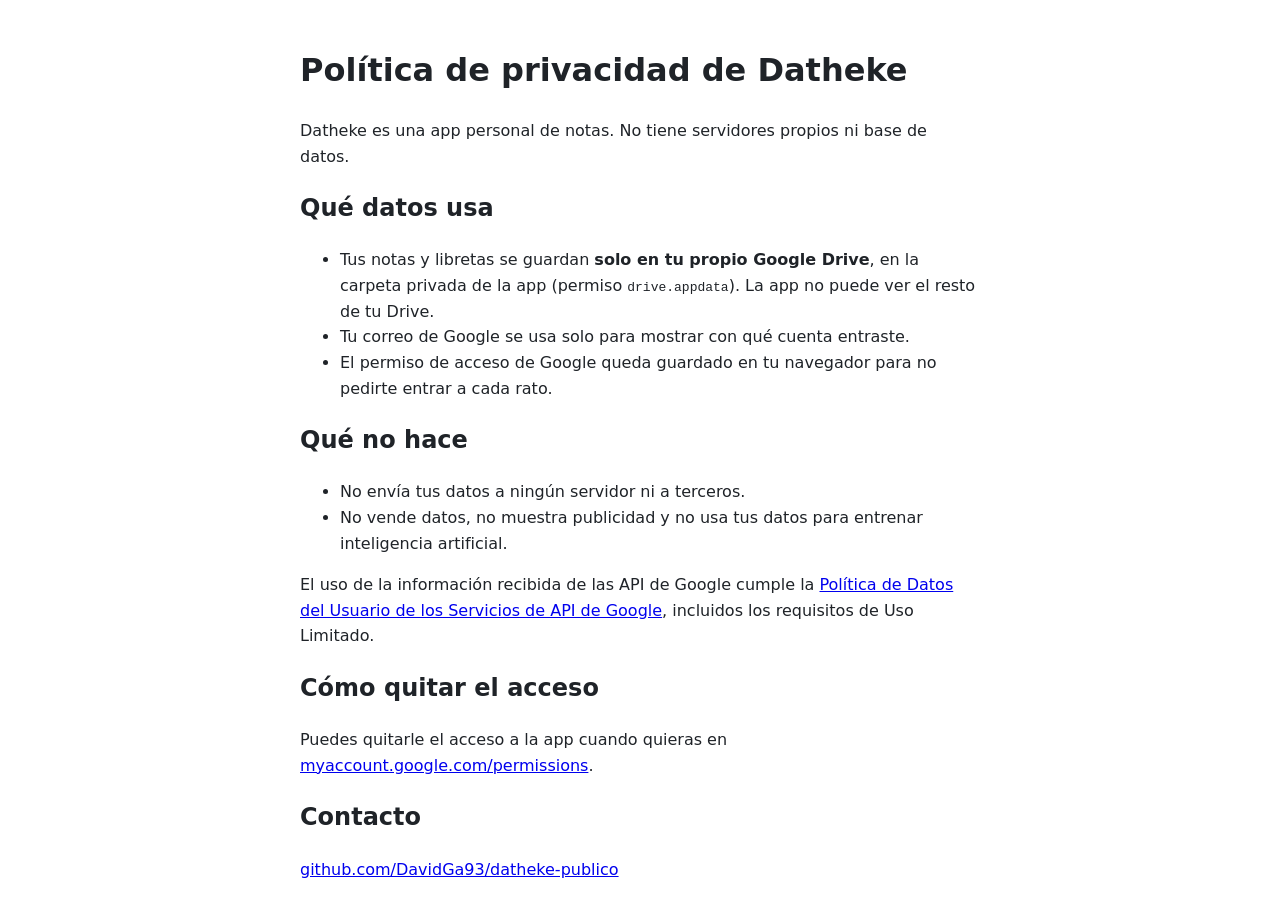
==== privacidad.html @ 410c9d23 "Web 0.20.1" ====
<!doctype html>
<html lang="es">
<head>
  <meta charset="UTF-8" />
  <meta name="viewport" content="width=device-width, initial-scale=1.0" />
  <title>Datheke – Privacidad</title>
  <style>
    body { font-family: system-ui, -apple-system, 'Segoe UI', Roboto, sans-serif; max-width: 680px; margin: 0 auto; padding: 24px 16px; line-height: 1.6; color: #1f2328; background: #fff; }
  </style>
</head>
<body>
  <h1>Política de privacidad de Datheke</h1>
  <p>Datheke es una app personal de notas. No tiene servidores propios ni base de datos.</p>
  <h2>Qué datos usa</h2>
  <ul>
    <li>Tus notas y libretas se guardan <strong>solo en tu propio Google Drive</strong>, en la carpeta privada de la app (permiso <code>drive.appdata</code>). La app no puede ver el resto de tu Drive.</li>
    <li>Tu correo de Google se usa solo para mostrar con qué cuenta entraste.</li>
    <li>El permiso de acceso de Google queda guardado en tu navegador para no pedirte entrar a cada rato.</li>
  </ul>
  <h2>Qué no hace</h2>
  <ul>
    <li>No envía tus datos a ningún servidor ni a terceros.</li>
    <li>No vende datos, no muestra publicidad y no usa tus datos para entrenar inteligencia artificial.</li>
  </ul>
  <p>El uso de la información recibida de las API de Google cumple la
    <a href="https://developers.google.com/terms/api-services-user-data-policy">Política de Datos del Usuario de los Servicios de API de Google</a>,
    incluidos los requisitos de Uso Limitado.</p>
  <h2>Cómo quitar el acceso</h2>
  <p>Puedes quitarle el acceso a la app cuando quieras en
    <a href="https://myaccount.google.com/permissions">myaccount.google.com/permissions</a>.</p>
  <h2>Contacto</h2>
  <p><a href="https://github.com/DavidGa93/datheke-publico/issues">github.com/DavidGa93/datheke-publico</a></p>
</body>
</html>
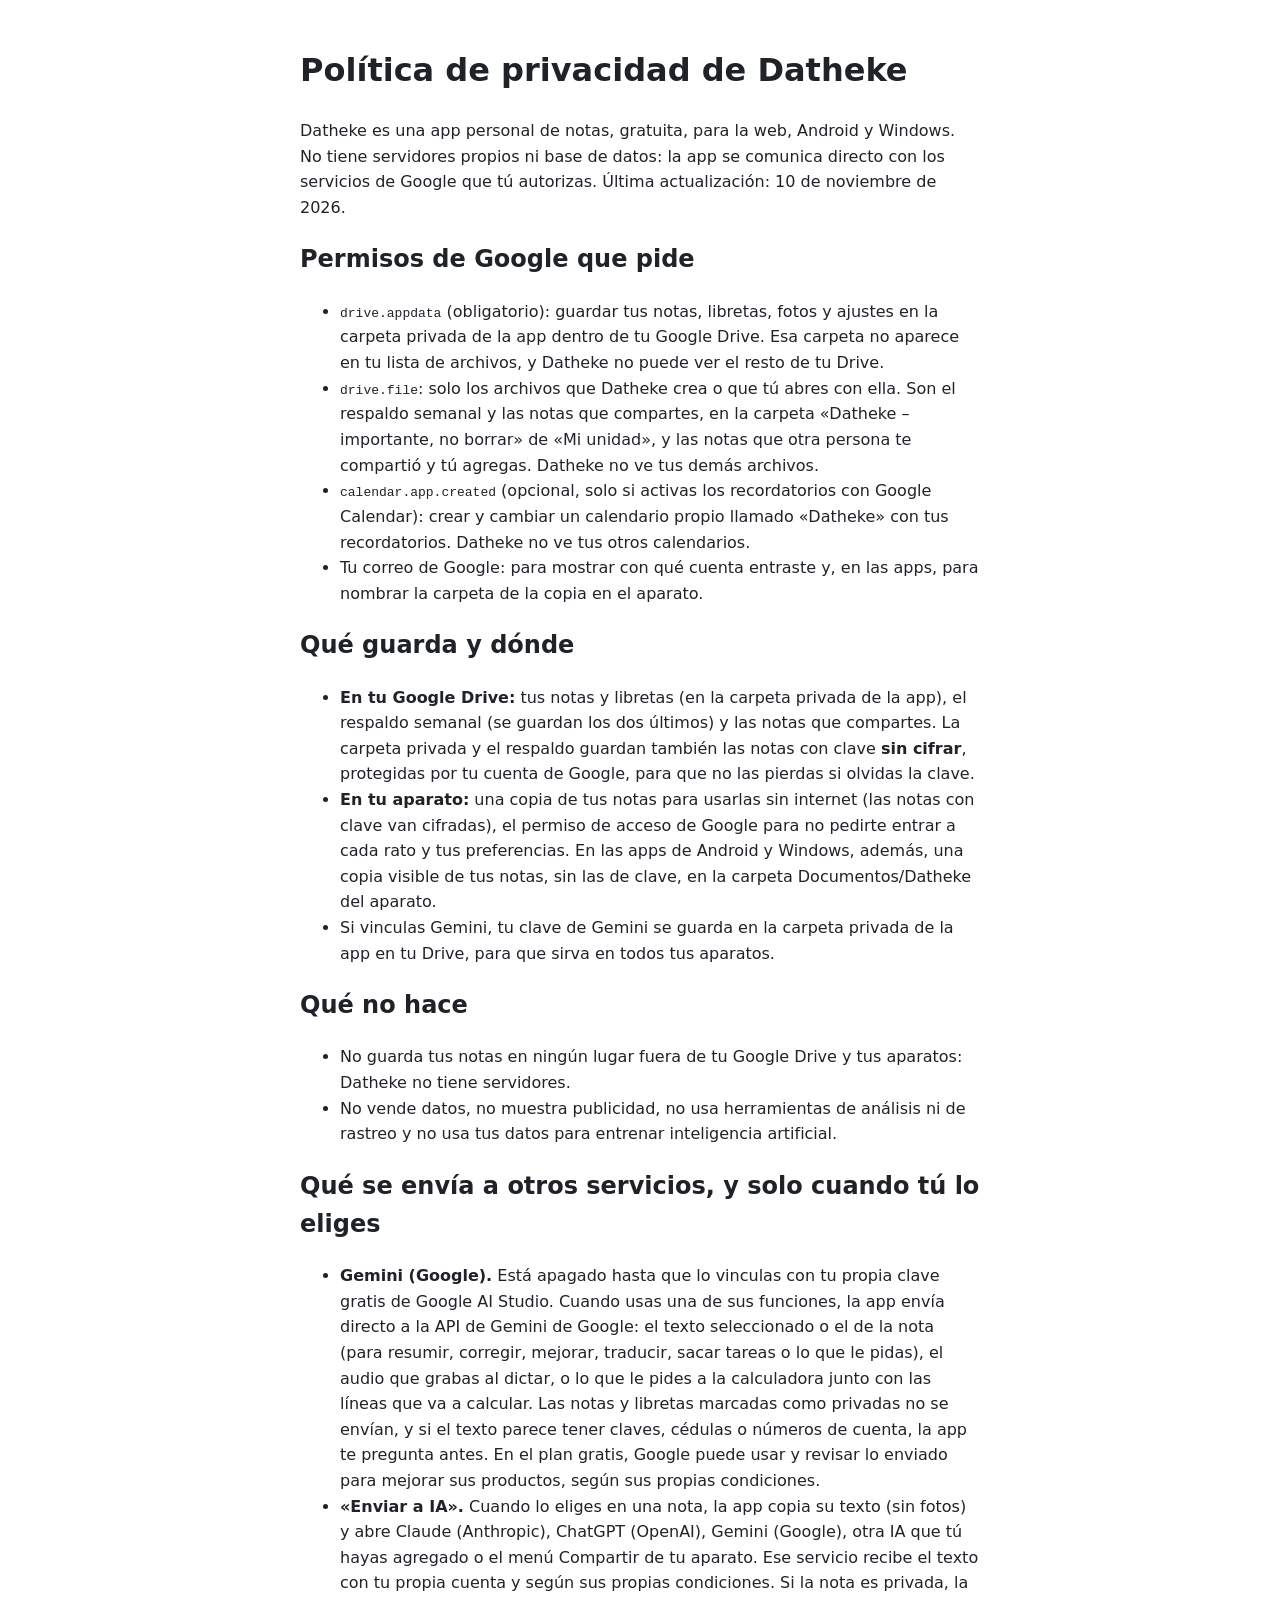
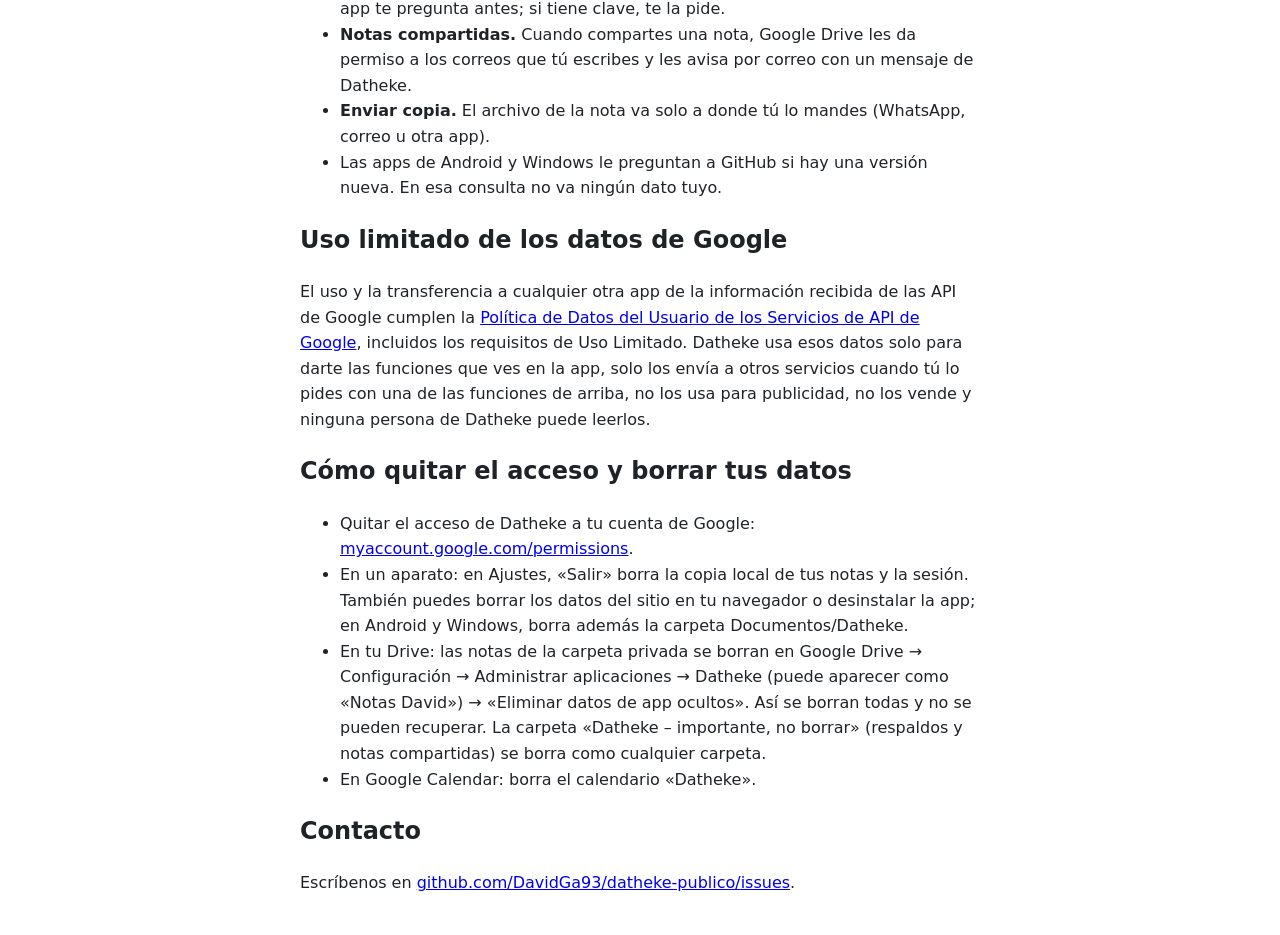
==== commit 60337609: "Web 0.20.1" ====
--- a/privacidad.html
+++ b/privacidad.html
@@ -10,25 +10,78 @@
 </head>
 <body>
   <h1>Política de privacidad de Datheke</h1>
-  <p>Datheke es una app personal de notas. No tiene servidores propios ni base de datos.</p>
-  <h2>Qué datos usa</h2>
+  <p>Datheke es una app personal de notas, gratuita, para la web, Android y Windows. No tiene servidores propios ni base de
+    datos: la app se comunica directo con los servicios de Google que tú autorizas. Última actualización: 10 de noviembre de 2026.</p>
+
+  <h2>Permisos de Google que pide</h2>
   <ul>
-    <li>Tus notas y libretas se guardan <strong>solo en tu propio Google Drive</strong>, en la carpeta privada de la app (permiso <code>drive.appdata</code>). La app no puede ver el resto de tu Drive.</li>
-    <li>Tu correo de Google se usa solo para mostrar con qué cuenta entraste.</li>
-    <li>El permiso de acceso de Google queda guardado en tu navegador para no pedirte entrar a cada rato.</li>
+    <li><code>drive.appdata</code> (obligatorio): guardar tus notas, libretas, fotos y ajustes en la carpeta privada de la app
+      dentro de tu Google Drive. Esa carpeta no aparece en tu lista de archivos, y Datheke no puede ver el resto de tu Drive.</li>
+    <li><code>drive.file</code>: solo los archivos que Datheke crea o que tú abres con ella. Son el respaldo semanal y las notas que
+      compartes, en la carpeta «Datheke – importante, no borrar» de «Mi unidad», y las notas que otra persona te compartió y tú
+      agregas. Datheke no ve tus demás archivos.</li>
+    <li><code>calendar.app.created</code> (opcional, solo si activas los recordatorios con Google Calendar): crear y cambiar un
+      calendario propio llamado «Datheke» con tus recordatorios. Datheke no ve tus otros calendarios.</li>
+    <li>Tu correo de Google: para mostrar con qué cuenta entraste y, en las apps, para nombrar la carpeta de la copia en el aparato.</li>
   </ul>
+
+  <h2>Qué guarda y dónde</h2>
+  <ul>
+    <li><strong>En tu Google Drive:</strong> tus notas y libretas (en la carpeta privada de la app), el respaldo semanal (se guardan
+      los dos últimos) y las notas que compartes. La carpeta privada y el respaldo guardan también las notas con clave
+      <strong>sin cifrar</strong>, protegidas por tu cuenta de Google, para que no las pierdas si olvidas la clave.</li>
+    <li><strong>En tu aparato:</strong> una copia de tus notas para usarlas sin internet (las notas con clave van cifradas), el
+      permiso de acceso de Google para no pedirte entrar a cada rato y tus preferencias. En las apps de Android y Windows, además,
+      una copia visible de tus notas, sin las de clave, en la carpeta Documentos/Datheke del aparato.</li>
+    <li>Si vinculas Gemini, tu clave de Gemini se guarda en la carpeta privada de la app en tu Drive, para que sirva en todos tus
+      aparatos.</li>
+  </ul>
+
   <h2>Qué no hace</h2>
   <ul>
-    <li>No envía tus datos a ningún servidor ni a terceros.</li>
-    <li>No vende datos, no muestra publicidad y no usa tus datos para entrenar inteligencia artificial.</li>
+    <li>No guarda tus notas en ningún lugar fuera de tu Google Drive y tus aparatos: Datheke no tiene servidores.</li>
+    <li>No vende datos, no muestra publicidad, no usa herramientas de análisis ni de rastreo y no usa tus datos para entrenar
+      inteligencia artificial.</li>
   </ul>
-  <p>El uso de la información recibida de las API de Google cumple la
+
+  <h2>Qué se envía a otros servicios, y solo cuando tú lo eliges</h2>
+  <ul>
+    <li><strong>Gemini (Google).</strong> Está apagado hasta que lo vinculas con tu propia clave gratis de Google AI Studio. Cuando
+      usas una de sus funciones, la app envía directo a la API de Gemini de Google: el texto seleccionado o el de la nota (para
+      resumir, corregir, mejorar, traducir, sacar tareas o lo que le pidas), el audio que grabas al dictar, o lo que le pides a la
+      calculadora junto con las líneas que va a calcular. Las notas y libretas marcadas como privadas no se envían, y si el texto
+      parece tener claves, cédulas o números de cuenta, la app te pregunta antes. En el plan gratis, Google puede usar y revisar lo
+      enviado para mejorar sus productos, según sus propias condiciones.</li>
+    <li><strong>«Enviar a IA».</strong> Cuando lo eliges en una nota, la app copia su texto (sin fotos) y abre Claude (Anthropic),
+      ChatGPT (OpenAI), Gemini (Google), otra IA que tú hayas agregado o el menú Compartir de tu aparato. Ese servicio recibe el
+      texto con tu propia cuenta y según sus propias condiciones. Si la nota es privada, la app te pregunta antes; si tiene clave,
+      te la pide.</li>
+    <li><strong>Notas compartidas.</strong> Cuando compartes una nota, Google Drive les da permiso a los correos que tú escribes y
+      les avisa por correo con un mensaje de Datheke.</li>
+    <li><strong>Enviar copia.</strong> El archivo de la nota va solo a donde tú lo mandes (WhatsApp, correo u otra app).</li>
+    <li>Las apps de Android y Windows le preguntan a GitHub si hay una versión nueva. En esa consulta no va ningún dato tuyo.</li>
+  </ul>
+
+  <h2>Uso limitado de los datos de Google</h2>
+  <p>El uso y la transferencia a cualquier otra app de la información recibida de las API de Google cumplen la
     <a href="https://developers.google.com/terms/api-services-user-data-policy">Política de Datos del Usuario de los Servicios de API de Google</a>,
-    incluidos los requisitos de Uso Limitado.</p>
-  <h2>Cómo quitar el acceso</h2>
-  <p>Puedes quitarle el acceso a la app cuando quieras en
-    <a href="https://myaccount.google.com/permissions">myaccount.google.com/permissions</a>.</p>
+    incluidos los requisitos de Uso Limitado. Datheke usa esos datos solo para darte las funciones que ves en la app, solo los
+    envía a otros servicios cuando tú lo pides con una de las funciones de arriba, no los usa para publicidad, no los vende y
+    ninguna persona de Datheke puede leerlos.</p>
+
+  <h2>Cómo quitar el acceso y borrar tus datos</h2>
+  <ul>
+    <li>Quitar el acceso de Datheke a tu cuenta de Google:
+      <a href="https://myaccount.google.com/permissions">myaccount.google.com/permissions</a>.</li>
+    <li>En un aparato: en Ajustes, «Salir» borra la copia local de tus notas y la sesión. También puedes borrar los datos del sitio
+      en tu navegador o desinstalar la app; en Android y Windows, borra además la carpeta Documentos/Datheke.</li>
+    <li>En tu Drive: las notas de la carpeta privada se borran en Google Drive → Configuración → Administrar aplicaciones → Datheke
+      (puede aparecer como «Notas David») → «Eliminar datos de app ocultos». Así se borran todas y no se pueden recuperar. La
+      carpeta «Datheke – importante, no borrar» (respaldos y notas compartidas) se borra como cualquier carpeta.</li>
+    <li>En Google Calendar: borra el calendario «Datheke».</li>
+  </ul>
+
   <h2>Contacto</h2>
-  <p><a href="https://github.com/DavidGa93/datheke-publico/issues">github.com/DavidGa93/datheke-publico</a></p>
+  <p>Escríbenos en <a href="https://github.com/DavidGa93/datheke-publico/issues">github.com/DavidGa93/datheke-publico/issues</a>.</p>
 </body>
 </html>
